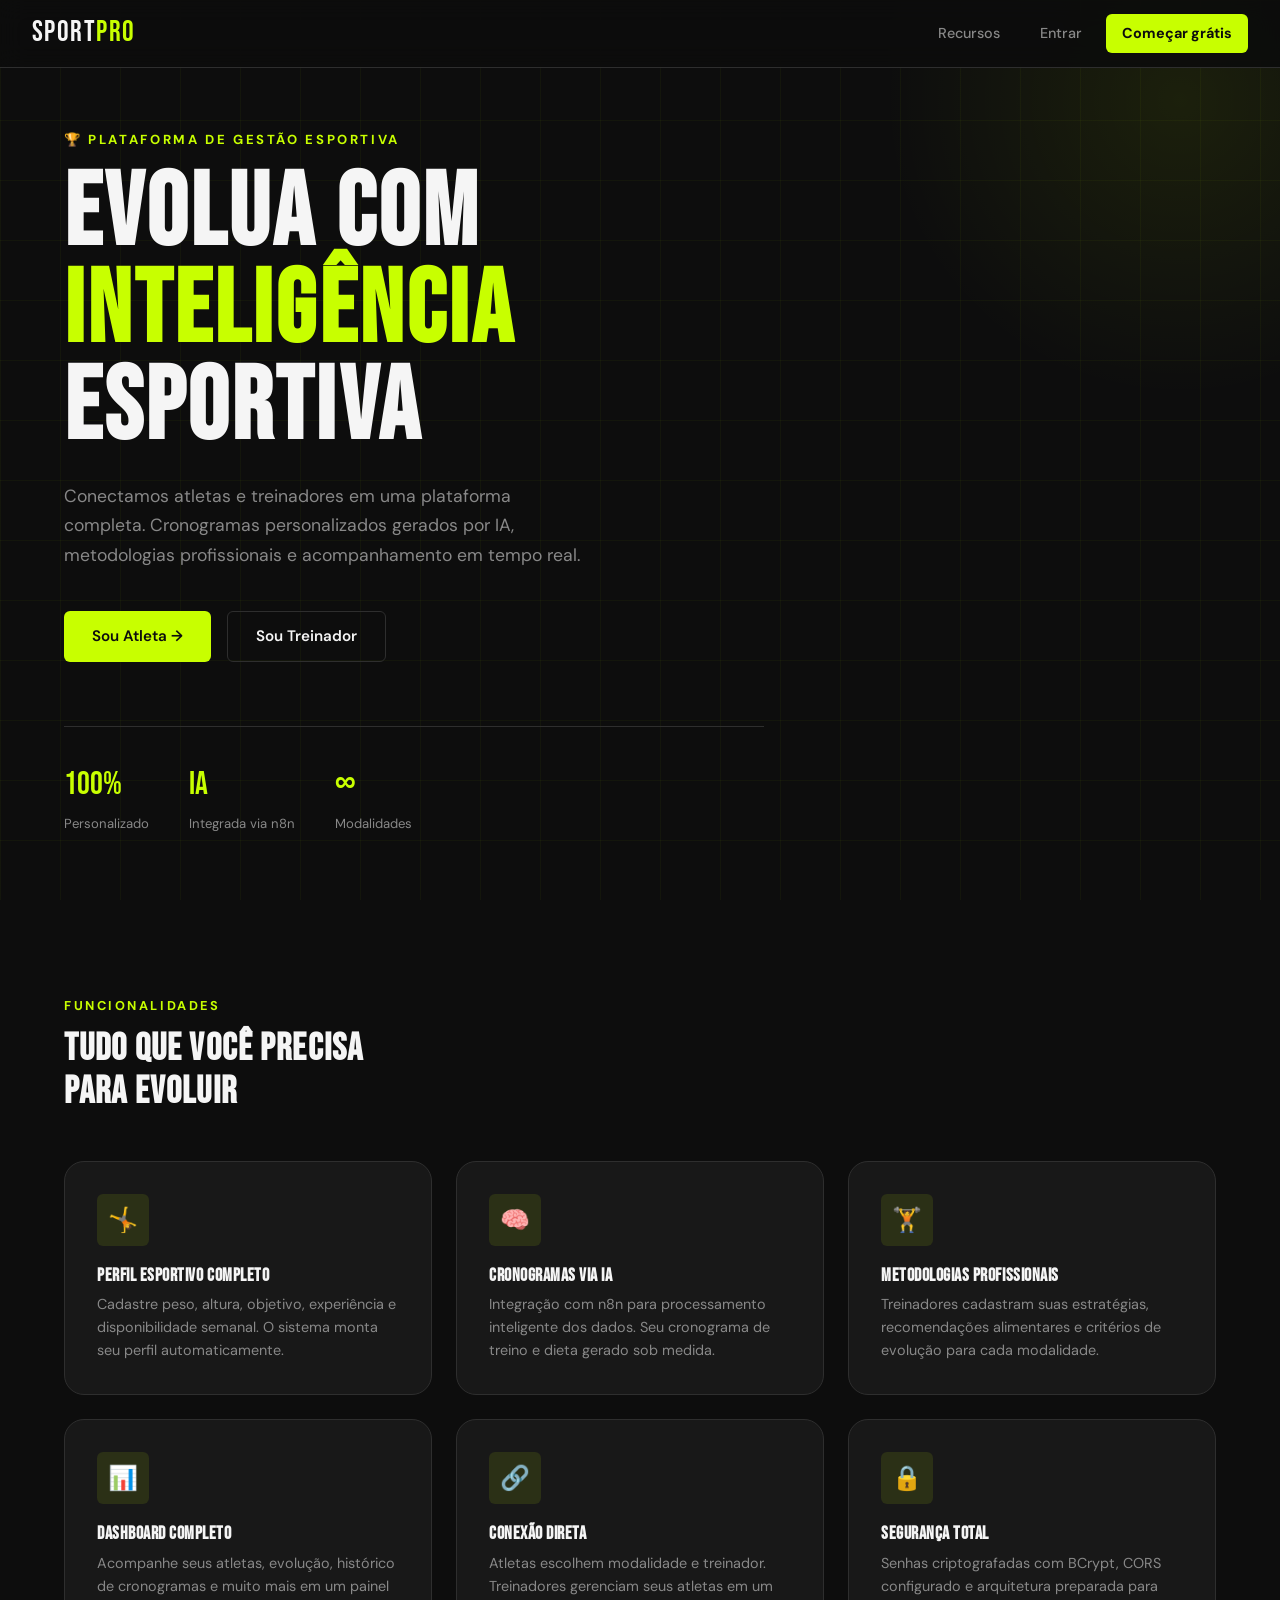
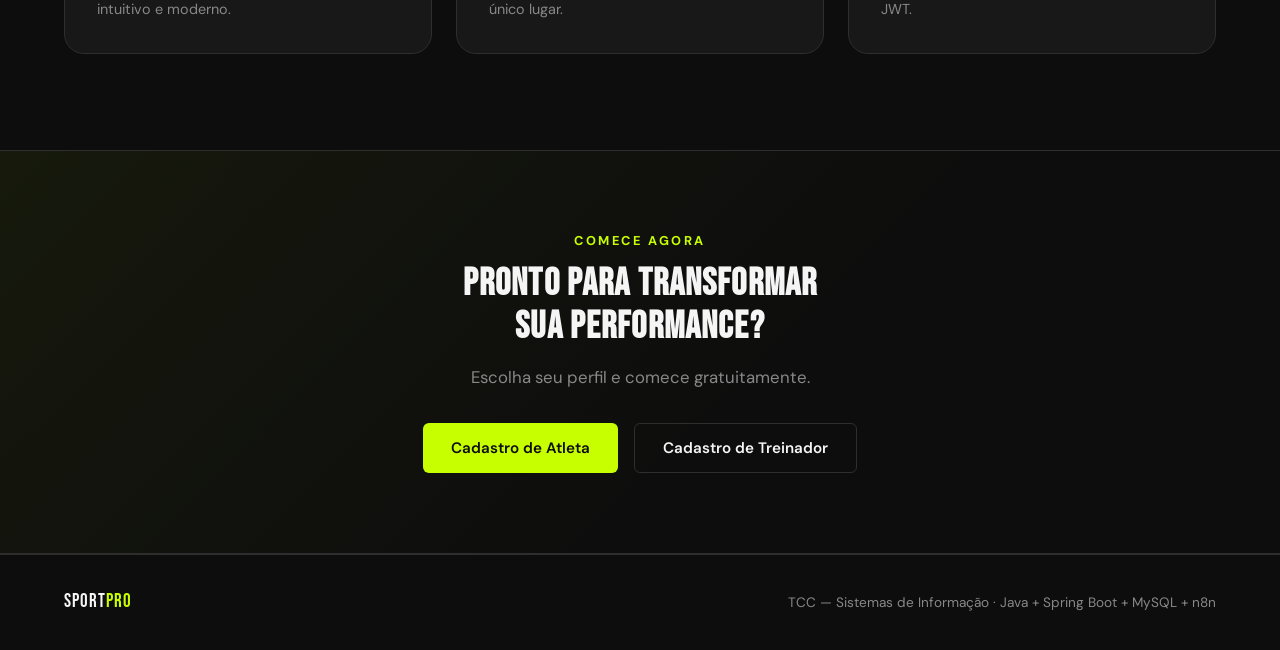
==== sportpro/frontend/pages/index.html @ 22d9568e "feat: initial commit - SportPro TCC" ====
<!DOCTYPE html>
<html lang="pt-BR">
<head>
  <meta charset="UTF-8">
  <meta name="viewport" content="width=device-width, initial-scale=1.0">
  <title>SportPro — Plataforma de Gestão Esportiva</title>
  <link rel="stylesheet" href="../css/global.css">
  <style>
    /* ---- Hero Section ---- */
    .hero {
      min-height: 100vh;
      display: flex;
      flex-direction: column;
      justify-content: center;
      padding: 8rem 4rem 4rem;
      position: relative;
      overflow: hidden;
    }

    /* Grade de fundo decorativa */
    .hero::before {
      content: '';
      position: absolute;
      inset: 0;
      background-image:
        linear-gradient(rgba(200,255,0,0.04) 1px, transparent 1px),
        linear-gradient(90deg, rgba(200,255,0,0.04) 1px, transparent 1px);
      background-size: 60px 60px;
    }

    /* Brilho radial no canto superior direito */
    .hero::after {
      content: '';
      position: absolute;
      top: -200px; right: -200px;
      width: 600px; height: 600px;
      background: radial-gradient(circle, rgba(200,255,0,0.08) 0%, transparent 70%);
      pointer-events: none;
    }

    .hero-content { position: relative; z-index: 1; max-width: 700px; }

    .hero-eyebrow {
      font-size: 0.82rem;
      font-weight: 700;
      letter-spacing: 0.2em;
      text-transform: uppercase;
      color: var(--brand);
      margin-bottom: 1rem;
    }

    .hero-title {
      font-family: var(--font-display);
      font-size: clamp(3.5rem, 8vw, 7rem);
      line-height: 0.95;
      margin-bottom: 1.5rem;
    }

    .hero-title em { color: var(--brand); font-style: normal; }

    .hero-desc {
      font-size: 1.1rem;
      color: var(--text-muted);
      max-width: 520px;
      margin-bottom: 2.5rem;
      line-height: 1.7;
    }

    .hero-actions { display: flex; gap: 1rem; flex-wrap: wrap; }

    /* Indicadores de estatísticas flutuantes */
    .hero-stats {
      display: flex;
      gap: 2.5rem;
      margin-top: 4rem;
      padding-top: 2rem;
      border-top: 1px solid var(--border);
      flex-wrap: wrap;
    }

    .hero-stat-value {
      font-family: var(--font-display);
      font-size: 2rem;
      color: var(--brand);
      display: block;
    }

    .hero-stat-label { font-size: 0.82rem; color: var(--text-muted); }

    /* ---- Features Section ---- */
    .section { padding: 6rem 4rem; }
    .section-label {
      font-size: 0.8rem;
      font-weight: 700;
      letter-spacing: 0.2em;
      text-transform: uppercase;
      color: var(--brand);
      margin-bottom: 0.75rem;
    }
    .section-title { margin-bottom: 3rem; }

    .features-grid {
      display: grid;
      grid-template-columns: repeat(auto-fit, minmax(280px, 1fr));
      gap: 1.5rem;
    }

    .feature-card {
      background: var(--surface);
      border: 1px solid var(--border);
      border-radius: var(--radius-lg);
      padding: 2rem;
      transition: var(--transition);
    }
    .feature-card:hover {
      border-color: rgba(200,255,0,0.3);
      transform: translateY(-4px);
      box-shadow: var(--shadow-glow);
    }

    .feature-icon {
      width: 52px; height: 52px;
      background: rgba(200,255,0,0.1);
      border-radius: var(--radius-sm);
      display: flex; align-items: center; justify-content: center;
      font-size: 1.5rem;
      margin-bottom: 1.25rem;
    }

    .feature-card h3 { margin-bottom: 0.5rem; font-size: 1.1rem; }
    .feature-card p { color: var(--text-muted); font-size: 0.9rem; line-height: 1.6; }

    /* ---- CTA Section ---- */
    .cta-section {
      padding: 5rem 4rem;
      text-align: center;
      background: linear-gradient(135deg, rgba(200,255,0,0.05) 0%, transparent 60%);
      border-top: 1px solid var(--border);
      border-bottom: 1px solid var(--border);
    }

    /* ---- Footer ---- */
    .footer {
      padding: 2rem 4rem;
      border-top: 1px solid var(--border);
      display: flex;
      align-items: center;
      justify-content: space-between;
      color: var(--text-muted);
      font-size: 0.85rem;
    }

    @media (max-width: 768px) {
      .hero { padding: 7rem 1.5rem 3rem; }
      .section { padding: 4rem 1.5rem; }
      .cta-section { padding: 3rem 1.5rem; }
      .footer { padding: 1.5rem; flex-direction: column; gap: 0.5rem; text-align: center; }
    }
  </style>
</head>
<body>

  <!-- Navbar -->
  <nav class="navbar">
    <div class="navbar-brand">Sport<span>Pro</span></div>
    <div class="navbar-links">
      <a href="#features">Recursos</a>
      <a href="login.html">Entrar</a>
      <a href="cadastro-atleta.html" class="btn-nav-cta btn btn-sm">Começar grátis</a>
    </div>
  </nav>

  <!-- Hero -->
  <section class="hero">
    <div class="hero-content">
      <p class="hero-eyebrow">🏆 Plataforma de Gestão Esportiva</p>
      <h1 class="hero-title">
        Evolua com<br><em>inteligência</em><br>esportiva
      </h1>
      <p class="hero-desc">
        Conectamos atletas e treinadores em uma plataforma completa.
        Cronogramas personalizados gerados por IA, metodologias profissionais
        e acompanhamento em tempo real.
      </p>
      <div class="hero-actions">
        <a href="cadastro-atleta.html" class="btn btn-primary">Sou Atleta →</a>
        <a href="cadastro-treinador.html" class="btn btn-outline">Sou Treinador</a>
      </div>

      <div class="hero-stats">
        <div>
          <span class="hero-stat-value">100%</span>
          <span class="hero-stat-label">Personalizado</span>
        </div>
        <div>
          <span class="hero-stat-value">IA</span>
          <span class="hero-stat-label">Integrada via n8n</span>
        </div>
        <div>
          <span class="hero-stat-value">∞</span>
          <span class="hero-stat-label">Modalidades</span>
        </div>
      </div>
    </div>
  </section>

  <!-- Features -->
  <section class="section" id="features">
    <p class="section-label">Funcionalidades</p>
    <h2 class="section-title">Tudo que você precisa<br>para evoluir</h2>

    <div class="features-grid">
      <div class="feature-card">
        <div class="feature-icon">🤸</div>
        <h3>Perfil Esportivo Completo</h3>
        <p>Cadastre peso, altura, objetivo, experiência e disponibilidade semanal. O sistema monta seu perfil automaticamente.</p>
      </div>
      <div class="feature-card">
        <div class="feature-icon">🧠</div>
        <h3>Cronogramas via IA</h3>
        <p>Integração com n8n para processamento inteligente dos dados. Seu cronograma de treino e dieta gerado sob medida.</p>
      </div>
      <div class="feature-card">
        <div class="feature-icon">🏋️</div>
        <h3>Metodologias Profissionais</h3>
        <p>Treinadores cadastram suas estratégias, recomendações alimentares e critérios de evolução para cada modalidade.</p>
      </div>
      <div class="feature-card">
        <div class="feature-icon">📊</div>
        <h3>Dashboard Completo</h3>
        <p>Acompanhe seus atletas, evolução, histórico de cronogramas e muito mais em um painel intuitivo e moderno.</p>
      </div>
      <div class="feature-card">
        <div class="feature-icon">🔗</div>
        <h3>Conexão Direta</h3>
        <p>Atletas escolhem modalidade e treinador. Treinadores gerenciam seus atletas em um único lugar.</p>
      </div>
      <div class="feature-card">
        <div class="feature-icon">🔒</div>
        <h3>Segurança Total</h3>
        <p>Senhas criptografadas com BCrypt, CORS configurado e arquitetura preparada para JWT.</p>
      </div>
    </div>
  </section>

  <!-- CTA -->
  <section class="cta-section">
    <p class="section-label">Comece agora</p>
    <h2 style="margin-bottom: 1rem;">Pronto para transformar<br>sua performance?</h2>
    <p style="color: var(--text-muted); margin-bottom: 2rem; font-size: 1.05rem;">
      Escolha seu perfil e comece gratuitamente.
    </p>
    <div style="display:flex; gap:1rem; justify-content:center; flex-wrap:wrap;">
      <a href="cadastro-atleta.html" class="btn btn-primary">Cadastro de Atleta</a>
      <a href="cadastro-treinador.html" class="btn btn-outline">Cadastro de Treinador</a>
    </div>
  </section>

  <!-- Footer -->
  <footer class="footer">
    <div class="navbar-brand" style="font-size:1.2rem;">Sport<span style="color:var(--brand)">Pro</span></div>
    <p>TCC — Sistemas de Informação · Java + Spring Boot + MySQL + n8n</p>
  </footer>

</body>
</html>
---- sportpro/frontend/css/global.css ----
/* ================================================================
   SportPro — Design System Global
   Paleta esportiva: tons escuros de carvão com acento verde-lima
   ================================================================ */

@import url('https://fonts.googleapis.com/css2?family=Bebas+Neue&family=DM+Sans:wght@300;400;500;600;700&display=swap');

/* ---- Variáveis CSS (tokens de design) ---- */
:root {
  --brand:        #C8FF00;        /* Verde-lima — cor de destaque principal */
  --brand-dim:    #a8d900;        /* Verde-lima escurecido para hover */
  --dark:         #0D0D0D;        /* Fundo principal */
  --surface:      #181818;        /* Cards e painéis */
  --surface-2:    #222222;        /* Inputs e elementos secundários */
  --border:       #2E2E2E;        /* Bordas sutis */
  --text-primary: #F5F5F5;        /* Texto principal */
  --text-muted:   #888888;        /* Texto secundário */
  --danger:       #FF4D4D;        /* Erros e alertas */
  --success:      #22c55e;        /* Sucesso */
  --warning:      #F59E0B;        /* Aviso */

  --font-display: 'Bebas Neue', sans-serif;   /* Títulos de impacto */
  --font-body:    'DM Sans', sans-serif;       /* Corpo de texto */

  --radius-sm:    6px;
  --radius-md:    12px;
  --radius-lg:    20px;

  --shadow-card:  0 4px 24px rgba(0,0,0,0.4);
  --shadow-glow:  0 0 24px rgba(200,255,0,0.15);

  --transition:   all 0.2s ease;
  --sidebar-w:    260px;
}

/* ---- Reset & Base ---- */
*, *::before, *::after { box-sizing: border-box; margin: 0; padding: 0; }

html { scroll-behavior: smooth; }

body {
  font-family: var(--font-body);
  background: var(--dark);
  color: var(--text-primary);
  min-height: 100vh;
  line-height: 1.6;
  -webkit-font-smoothing: antialiased;
}

/* ---- Tipografia ---- */
h1, h2, h3, h4 { font-family: var(--font-display); letter-spacing: 0.03em; line-height: 1.1; }
h1 { font-size: clamp(2.5rem, 5vw, 4rem); }
h2 { font-size: clamp(1.8rem, 3vw, 2.5rem); }
h3 { font-size: 1.4rem; }

a { color: inherit; text-decoration: none; }

/* ---- Navbar ---- */
.navbar {
  position: fixed;
  top: 0; left: 0; right: 0;
  height: 68px;
  background: rgba(13,13,13,0.92);
  backdrop-filter: blur(12px);
  border-bottom: 1px solid var(--border);
  display: flex;
  align-items: center;
  justify-content: space-between;
  padding: 0 2rem;
  z-index: 1000;
}

.navbar-brand {
  font-family: var(--font-display);
  font-size: 1.8rem;
  color: var(--text-primary);
  letter-spacing: 0.05em;
}

.navbar-brand span { color: var(--brand); }

.navbar-links { display: flex; gap: 0.5rem; align-items: center; }
.navbar-links a, .navbar-links button {
  color: var(--text-muted);
  font-size: 0.9rem;
  font-weight: 500;
  padding: 0.5rem 1rem;
  border-radius: var(--radius-sm);
  transition: var(--transition);
  background: none;
  border: none;
  cursor: pointer;
  font-family: var(--font-body);
}
.navbar-links a:hover, .navbar-links button:hover { color: var(--text-primary); background: var(--surface); }
.navbar-links .btn-nav-cta {
  background: var(--brand);
  color: var(--dark);
  font-weight: 700;
}
.navbar-links .btn-nav-cta:hover { background: var(--brand-dim); color: var(--dark); }

/* ---- Botões ---- */
.btn {
  display: inline-flex;
  align-items: center;
  gap: 0.5rem;
  padding: 0.75rem 1.75rem;
  border-radius: var(--radius-sm);
  font-family: var(--font-body);
  font-weight: 600;
  font-size: 0.95rem;
  cursor: pointer;
  border: none;
  transition: var(--transition);
  text-decoration: none;
  white-space: nowrap;
}

.btn-primary {
  background: var(--brand);
  color: var(--dark);
}
.btn-primary:hover { background: var(--brand-dim); transform: translateY(-1px); }

.btn-outline {
  background: transparent;
  color: var(--text-primary);
  border: 1.5px solid var(--border);
}
.btn-outline:hover { border-color: var(--brand); color: var(--brand); }

.btn-danger { background: var(--danger); color: white; }
.btn-danger:hover { background: #cc0000; }

.btn-sm { padding: 0.5rem 1rem; font-size: 0.85rem; }
.btn-full { width: 100%; justify-content: center; }

.btn:disabled { opacity: 0.5; cursor: not-allowed; transform: none; }

/* ---- Formulários ---- */
.form-group { display: flex; flex-direction: column; gap: 0.4rem; }

.form-label {
  font-size: 0.85rem;
  font-weight: 600;
  color: var(--text-muted);
  text-transform: uppercase;
  letter-spacing: 0.08em;
}

.form-control {
  background: var(--surface-2);
  border: 1.5px solid var(--border);
  border-radius: var(--radius-sm);
  color: var(--text-primary);
  font-family: var(--font-body);
  font-size: 0.95rem;
  padding: 0.75rem 1rem;
  transition: var(--transition);
  width: 100%;
}
.form-control:focus {
  outline: none;
  border-color: var(--brand);
  box-shadow: 0 0 0 3px rgba(200,255,0,0.1);
}
.form-control::placeholder { color: var(--text-muted); }

textarea.form-control { resize: vertical; min-height: 100px; }

select.form-control {
  appearance: none;
  background-image: url("data:image/svg+xml,%3Csvg xmlns='http://www.w3.org/2000/svg' width='12' height='8' viewBox='0 0 12 8'%3E%3Cpath fill='%23888' d='M1 1l5 5 5-5'/%3E%3C/svg%3E");
  background-repeat: no-repeat;
  background-position: right 1rem center;
}

.form-error { font-size: 0.82rem; color: var(--danger); margin-top: 0.25rem; }

/* ---- Cards ---- */
.card {
  background: var(--surface);
  border: 1px solid var(--border);
  border-radius: var(--radius-md);
  padding: 1.5rem;
  box-shadow: var(--shadow-card);
  transition: var(--transition);
}
.card:hover { border-color: rgba(200,255,0,0.2); }

.card-glow { box-shadow: var(--shadow-card), var(--shadow-glow); }

/* ---- Layout Dashboard ---- */
.dashboard-layout {
  display: flex;
  min-height: 100vh;
  padding-top: 68px;
}

/* ---- Sidebar ---- */
.sidebar {
  width: var(--sidebar-w);
  background: var(--surface);
  border-right: 1px solid var(--border);
  position: fixed;
  top: 68px;
  left: 0;
  bottom: 0;
  overflow-y: auto;
  display: flex;
  flex-direction: column;
  padding: 1.5rem 0;
  z-index: 100;
}

.sidebar-user {
  padding: 0 1.25rem 1.5rem;
  border-bottom: 1px solid var(--border);
  margin-bottom: 1rem;
}

.sidebar-avatar {
  width: 48px; height: 48px;
  background: var(--brand);
  border-radius: 50%;
  display: flex; align-items: center; justify-content: center;
  font-family: var(--font-display);
  font-size: 1.4rem;
  color: var(--dark);
  margin-bottom: 0.5rem;
}

.sidebar-name { font-weight: 700; font-size: 0.95rem; }
.sidebar-role {
  font-size: 0.78rem;
  color: var(--brand);
  text-transform: uppercase;
  letter-spacing: 0.1em;
  font-weight: 600;
}

.sidebar-nav { display: flex; flex-direction: column; padding: 0 0.75rem; }

.sidebar-link {
  display: flex;
  align-items: center;
  gap: 0.75rem;
  padding: 0.75rem 0.75rem;
  border-radius: var(--radius-sm);
  color: var(--text-muted);
  font-size: 0.9rem;
  font-weight: 500;
  transition: var(--transition);
  cursor: pointer;
  border: none;
  background: none;
  width: 100%;
  text-align: left;
  font-family: var(--font-body);
}
.sidebar-link:hover { color: var(--text-primary); background: var(--surface-2); }
.sidebar-link.active { color: var(--brand); background: rgba(200,255,0,0.08); }
.sidebar-link .icon { width: 18px; text-align: center; }

.sidebar-section-label {
  font-size: 0.72rem;
  color: var(--text-muted);
  text-transform: uppercase;
  letter-spacing: 0.12em;
  font-weight: 700;
  padding: 1rem 1.5rem 0.4rem;
}

/* ---- Dashboard Main ---- */
.dashboard-main {
  flex: 1;
  margin-left: var(--sidebar-w);
  padding: 2rem;
  max-width: calc(100vw - var(--sidebar-w));
}

.dashboard-header {
  margin-bottom: 2rem;
}

.dashboard-header h2 { color: var(--text-primary); }
.dashboard-header p { color: var(--text-muted); margin-top: 0.25rem; }

/* ---- Stats grid ---- */
.stats-grid {
  display: grid;
  grid-template-columns: repeat(auto-fit, minmax(200px, 1fr));
  gap: 1rem;
  margin-bottom: 2rem;
}

.stat-card {
  background: var(--surface);
  border: 1px solid var(--border);
  border-radius: var(--radius-md);
  padding: 1.25rem 1.5rem;
}

.stat-value {
  font-family: var(--font-display);
  font-size: 2.5rem;
  color: var(--brand);
  line-height: 1;
}

.stat-label { font-size: 0.85rem; color: var(--text-muted); margin-top: 0.25rem; }

/* ---- Grid genérico ---- */
.grid-2 { display: grid; grid-template-columns: 1fr 1fr; gap: 1rem; }
.grid-3 { display: grid; grid-template-columns: repeat(3, 1fr); gap: 1rem; }

/* ---- Badges ---- */
.badge {
  display: inline-flex;
  align-items: center;
  padding: 0.25rem 0.75rem;
  border-radius: 999px;
  font-size: 0.78rem;
  font-weight: 600;
  letter-spacing: 0.05em;
  text-transform: uppercase;
}
.badge-green { background: rgba(34,197,94,0.15); color: var(--success); }
.badge-yellow { background: rgba(245,158,11,0.15); color: var(--warning); }
.badge-brand { background: rgba(200,255,0,0.12); color: var(--brand); }
.badge-red { background: rgba(255,77,77,0.15); color: var(--danger); }

/* ---- Alerts ---- */
.alert {
  padding: 0.875rem 1.25rem;
  border-radius: var(--radius-sm);
  font-size: 0.9rem;
  font-weight: 500;
}
.alert-success { background: rgba(34,197,94,0.12); color: var(--success); border: 1px solid rgba(34,197,94,0.3); }
.alert-error   { background: rgba(255,77,77,0.12);  color: var(--danger);  border: 1px solid rgba(255,77,77,0.3); }

/* ---- Cronograma ---- */
.cronograma-block {
  background: var(--surface-2);
  border-radius: var(--radius-md);
  padding: 1.5rem;
  white-space: pre-wrap;
  font-size: 0.9rem;
  line-height: 1.8;
  color: var(--text-primary);
  border: 1px solid var(--border);
  font-family: 'Courier New', monospace;
}

/* ---- Spinner ---- */
.spinner {
  width: 20px; height: 20px;
  border: 2.5px solid rgba(200,255,0,0.2);
  border-top-color: var(--brand);
  border-radius: 50%;
  animation: spin 0.7s linear infinite;
  display: inline-block;
}
@keyframes spin { to { transform: rotate(360deg); } }

/* ---- Responsive ---- */
@media (max-width: 900px) {
  .sidebar { display: none; }
  .dashboard-main { margin-left: 0; max-width: 100vw; padding: 1rem; }
  .grid-2 { grid-template-columns: 1fr; }
  .grid-3 { grid-template-columns: 1fr; }
}

@media (max-width: 600px) {
  .navbar { padding: 0 1rem; }
  .stats-grid { grid-template-columns: 1fr 1fr; }
}

/* ---- Utilities ---- */
.flex { display: flex; }
.flex-center { display: flex; align-items: center; justify-content: center; }
.flex-between { display: flex; align-items: center; justify-content: space-between; }
.gap-1 { gap: 0.5rem; }
.gap-2 { gap: 1rem; }
.gap-3 { gap: 1.5rem; }
.mt-1 { margin-top: 0.5rem; }
.mt-2 { margin-top: 1rem; }
.mt-3 { margin-top: 1.5rem; }
.mb-1 { margin-bottom: 0.5rem; }
.mb-2 { margin-bottom: 1rem; }
.mb-3 { margin-bottom: 1.5rem; }
.text-muted { color: var(--text-muted); }
.text-brand { color: var(--brand); }
.text-sm { font-size: 0.85rem; }
.text-center { text-align: center; }
.w-100 { width: 100%; }
.hidden { display: none !important; }
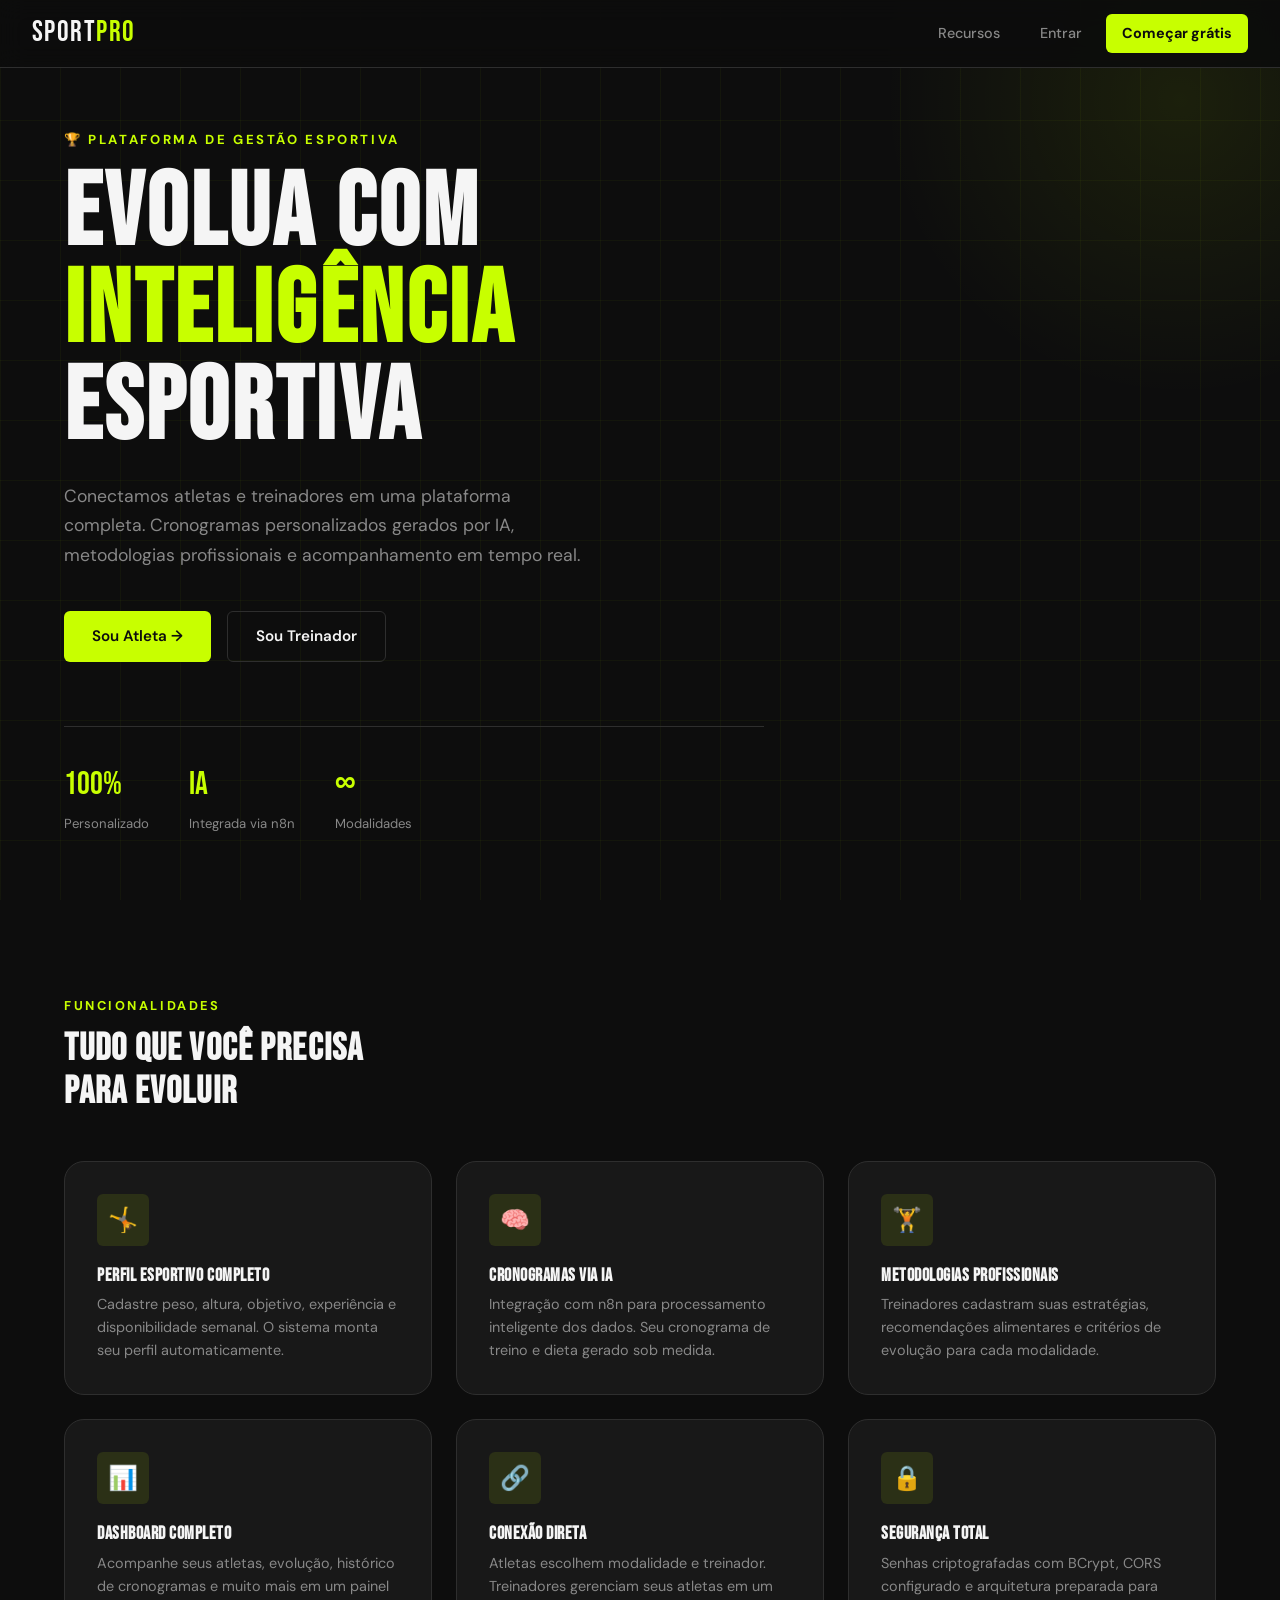
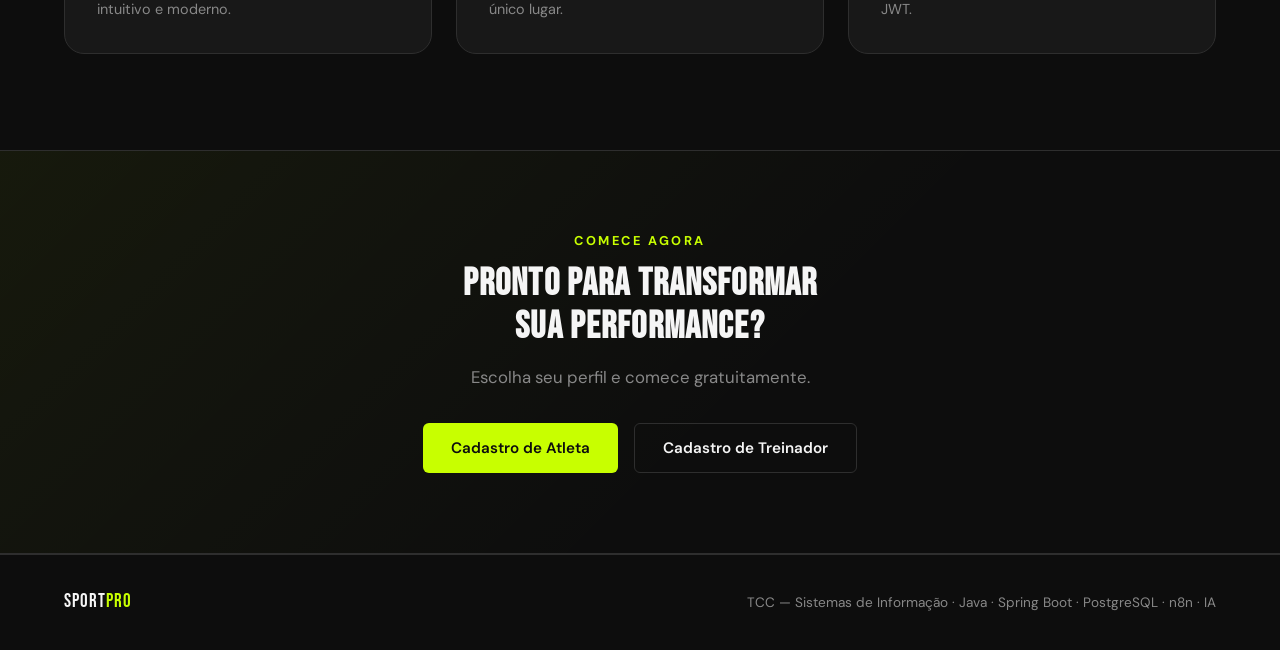
==== commit 5850899d: "feat: adiciona badges de modalidade/numero no cronograma, peso editavel na conta, ajusta modalidades" ====
--- a/sportpro/frontend/pages/index.html
+++ b/sportpro/frontend/pages/index.html
@@ -259,7 +259,7 @@
   <!-- Footer -->
   <footer class="footer">
     <div class="navbar-brand" style="font-size:1.2rem;">Sport<span style="color:var(--brand)">Pro</span></div>
-    <p>TCC — Sistemas de Informação · Java + Spring Boot + MySQL + n8n</p>
+    <p>TCC — Sistemas de Informação · Java · Spring Boot · PostgreSQL · n8n · IA</p>
   </footer>
 
 </body>
--- a/sportpro/frontend/css/global.css
+++ b/sportpro/frontend/css/global.css
@@ -343,15 +343,60 @@
 
 /* ---- Cronograma ---- */
 .cronograma-block {
+  background: transparent;
+  padding: 0;
+  border: none;
+}
+
+.cronograma-dia {
   background: var(--surface-2);
+  border: 1px solid var(--border);
+  border-left: 4px solid var(--brand);
   border-radius: var(--radius-md);
-  padding: 1.5rem;
-  white-space: pre-wrap;
+  padding: 1rem 1.25rem;
+  margin-bottom: 0.75rem;
+  transition: var(--transition);
+}
+
+.cronograma-dia:hover {
+  border-color: var(--brand);
+  box-shadow: var(--shadow-glow);
+}
+
+.cronograma-dia-titulo {
+  font-family: var(--font-display);
+  font-size: 1rem;
+  color: var(--brand);
+  letter-spacing: 0.05em;
+  margin-bottom: 0.4rem;
+}
+
+.cronograma-dia-desc {
   font-size: 0.9rem;
-  line-height: 1.8;
-  color: var(--text-primary);
-  border: 1px solid var(--border);
-  font-family: 'Courier New', monospace;
+  color: var(--text-primary);
+  line-height: 1.7;
+}
+
+.cronograma-secao-titulo {
+  font-family: var(--font-display);
+  font-size: 0.85rem;
+  color: var(--text-muted);
+  text-transform: uppercase;
+  letter-spacing: 0.12em;
+  margin-bottom: 0.75rem;
+  padding-bottom: 0.5rem;
+  border-bottom: 1px solid var(--border);
+}
+
+.cronograma-texto {
+  font-size: 0.92rem;
+  line-height: 1.9;
+  color: var(--text-primary);
+  font-family: var(--font-body);
+}
+
+.cronograma-texto p {
+  margin-bottom: 0.75rem;
 }
 
 /* ---- Spinner ---- */
